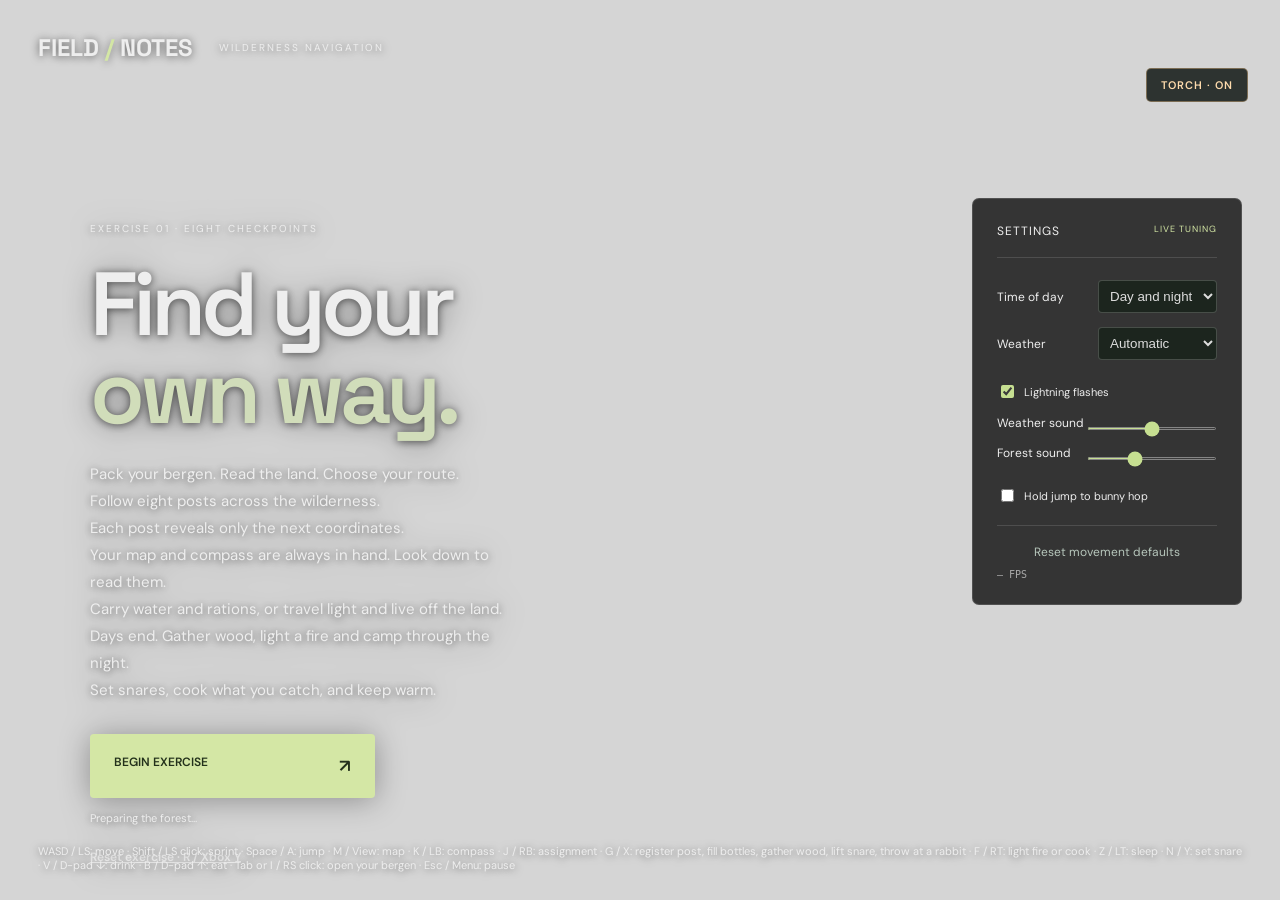
==== index.html @ 3d423a7b "Hunt with a stick you find, whittle and throw Fallen branches now lie under the trees. Pick one up, " ====
<!doctype html>
<html lang="en"><head><meta charset="utf-8"><meta name="viewport" content="width=device-width,initial-scale=1,viewport-fit=cover"><title>Wilderness / Navigation Exercise</title><link rel="stylesheet" href="style.css?v=expanded-1"><link rel="stylesheet" href="navigation.css?v=feedback-1"><link rel="stylesheet" href="touch-controls.css?v=feedback-1"><link rel="stylesheet" href="packing.css?v=sticks-1"></head>
<body><div id="world"></div><button id="torch-toggle" type="button" aria-pressed="true" aria-label="Toggle torch">TORCH · ON</button>
<header><div class="logo">FIELD<span> / </span>NOTES</div><div class="subtitle">WILDERNESS NAVIGATION</div></header>
<section id="menu"><span class="eyebrow">EXERCISE 01 · EIGHT CHECKPOINTS</span><h1>Find your<br><em>own way.</em></h1><p>Pack your bergen. Read the land. Choose your route.<br>Follow eight posts across the wilderness.<br>Each post reveals only the next coordinates.<br>Your map and compass are always in hand. Look down to read them.<br>Carry water and rations, or travel light and live off the land.<br>Days end. Gather wood, light a fire and camp through the night.<br>Set snares, cook what you catch, and keep warm.</p><button id="play">BEGIN EXERCISE <span>↗</span></button><p id="condition" hidden></p><p class="hint">Preparing the forest…</p><button data-restart class="quiet">Reset exercise · R / Xbox Y</button></section>
<section id="packing" aria-label="Pack your bergen" hidden><span class="eyebrow">BEFORE YOU STEP OFF · KIT LIST</span><h2>Pack your <em>bergen.</em></h2><p class="kit-intro">Drag kit into the bergen, or tap it and tap a space. Turn a piece with R, a right click or Turn. Drag it out to unpack. Leave room: wood and game you collect have to fit too.</p><div class="kit-layout"><div id="bergen-space"><span class="eyebrow" id="bergen-free"></span></div><ul id="kit-list"></ul></div><div class="kit-total"><div><span class="eyebrow">TOTAL LOAD</span><strong id="kit-weight"></strong></div><div><span id="kit-pace"></span><small id="kit-verdict"></small></div></div><div id="kit-meter"><span></span></div><div class="kit-actions"><button id="step-off" type="button">STEP OFF <span>↗</span></button><button id="kit-back" type="button" class="quiet">Back</button></div></section>
<div id="strain" aria-hidden="true"></div><div id="blink" aria-hidden="true"></div><div id="sleep-fade" hidden><p></p></div><div id="kit-menu" hidden><button id="kit-toggle" type="button" aria-expanded="false" aria-controls="kit-sheet">KIT</button><section id="kit-sheet" aria-label="Bergen contents" hidden><div class="kit-sheet-head"><span class="eyebrow">BERGEN <small>Tab / I / Xbox RS click</small></span><button type="button" data-kit="close">Close</button></div><div id="kit-bergen"></div><div id="kit-contents"></div><p id="kit-message"></p></section></div><aside id="tuning"><div class="paneltitle">SETTINGS <span>LIVE TUNING</span></div><label class="weather-setting">Time of day <select id="time-mode" aria-label="Time of day"><option value="cycle">Day and night</option><option value="day">Always day</option><option value="night">Always night</option></select></label><label class="weather-setting">Weather <select id="weather-mode" aria-label="Weather"><option value="auto">Automatic</option><option value="clear">Clear</option><option value="wind">Strong wind</option><option value="rain">Rain</option><option value="storm">Thunderstorm</option></select></label><label class="toggle"><input id="lightning-mode" type="checkbox" checked> Lightning flashes</label><label class="weather-setting">Weather sound <input id="weather-volume" aria-label="Weather sound" type="range" min="0" max="1" step=".05" value=".5"></label><label class="weather-setting">Forest sound <input id="forest-volume" aria-label="Forest sound" type="range" min="0" max="1" step=".05" value=".35"></label><div id="sliders"></div><label class="toggle"><input id="bunny" type="checkbox"> Hold jump to bunny hop</label><button id="reset">Reset movement defaults</button><span id="fps">— FPS</span></aside>
<footer>WASD / LS: move · Shift / LS click: sprint · Space / A: jump · M / View: map · K / LB: compass · J / RB: assignment · G / X: register post, fill bottles, gather wood, lift snare, throw at a rabbit · F / RT: light fire or cook · Z / LT: sleep · N / Y: set snare · V / D-pad ↓: drink · B / D-pad ↑: eat · Tab or I / RS click: open your bergen · Esc / Menu: pause</footer>
<nav id="nav-tools" aria-label="Navigation equipment"><button data-tool="map">Map &amp; compass <kbd>M</kbd></button><button data-tool="compass">Compass <kbd>K</kbd></button><button data-tool="assignment">Assignment <kbd>J</kbd></button><button data-tool="interact">Register <kbd>G</kbd></button></nav>
<div id="nav-notice" role="status"></div><div id="nav-prompt"></div>
<section id="map-sheet" class="paper" aria-label="Physical navigation map" hidden><div class="paper-head"><span>FIELD CHART / NORTH UP</span><button data-close>Close · M / View</button></div><canvas id="nav-chart" aria-label="Fixed topographic map showing start, stone path, elevation bands and only the current and visited checkpoints"></canvas><p id="map-legend"></p></section>
<section id="assignment" class="paper card" aria-label="Navigation assignment" hidden><button data-close class="close-card">Close · J / RB</button><div id="assignment-copy"></div><p class="muted">Map and compass stay in your hands · Look down to read them<br>M / Xbox View or K / Xbox LB: return to your equipment<br>G / Xbox X: register a post when standing beside it.</p></section>
<section id="completion" class="paper card" role="status" hidden><span class="eyebrow">NAVIGATION EXERCISE</span><h2>Exercise complete.</h2><p id="summary-copy"></p><p>You found your own way.</p><button data-restart>Reset exercise</button></section>
<script type="module" src="game.js?v=sticks-1"></script></body></html>
---- style.css ----
@import url('https://fonts.googleapis.com/css2?family=DM+Sans:wght@400;500;600;700&family=Space+Grotesk:wght@400;500;600;700&display=swap');
:root{font-family:'DM Sans',sans-serif;color:#eef4ee;background:#aabbb5}*{box-sizing:border-box}body{margin:0;overflow:hidden}#world{position:fixed;inset:0}canvas{display:block}header{position:absolute;top:32px;left:38px;right:38px;display:flex;align-items:center;gap:26px}.logo{font:bold 24px 'Space Grotesk',sans-serif}.logo span{color:#caff84}.subtitle,.badge,.eyebrow{font-size:10px;letter-spacing:2px}.badge{margin-left:auto;border:1px solid #ffffff40;padding:11px 15px;border-radius:4px}#menu{position:absolute;left:7%;top:24%;}h1{font:600 clamp(64px,7vw,100px)/.98 'Space Grotesk',sans-serif;letter-spacing:-5px;margin:24px 0}h1 em{font-style:normal;color:#ceff95}p{font-size:15px;line-height:1.8;color:#e0e8e4}button{cursor:pointer;border:0;font:600 12px 'DM Sans',sans-serif}#play{background:#d0ff9c;padding:20px 24px;width:285px;text-align:left;border-radius:4px;color:#20312c;margin-top:15px}#play span{float:right;font-size:18px}.hint{font-size:11px;color:#d0dbd5}.telemetry{position:absolute;bottom:100px;left:38px;background:#172b25b8;padding:22px;width:232px;border:1px solid #ffffff20;border-radius:7px;}.telemetry strong{font:500 42px 'Space Grotesk',sans-serif}.telemetry small{margin-left:9px;color:#bbc8c1}.track{height:3px;background:#ffffff20;margin:12px 0 17px}.track i{display:block;height:100%;background:#ccff92;width:0}#state,#distance{display:block;font-size:10px;letter-spacing:1px;color:#ceff95}#distance{margin-top:8px;color:#bbc8c1}#tuning{position:absolute;right:38px;top:22%;width:270px;padding:24px;background:#172b25da;border:1px solid #ffffff25;border-radius:7px;}.paneltitle{font-size:12px;letter-spacing:1px;border-bottom:1px solid #ffffff20;padding-bottom:18px;margin-bottom:22px}.paneltitle span{float:right;color:#caff84;font-size:9px}label.setting{display:block;margin-bottom:19px;font-size:12px;color:#d5dfd9}output{float:right;color:#ceff95;font-family:monospace}input[type=range]{display:block;width:100%;margin:11px 0 0;accent-color:#caff84;height:3px;cursor:pointer}.toggle{font-size:11px;display:flex;align-items:center;gap:7px;margin-top:22px}input[type=checkbox]{accent-color:#caff84}#reset{background:transparent;color:#b6c6bb;border-top:1px solid #ffffff20;width:100%;padding-top:18px;margin-top:20px;font-weight:400}footer{position:absolute;bottom:28px;left:38px;right:38px;display:flex;gap:26px;justify-content:center;font-size:11px;color:#e7eee9}kbd{font:10px 'DM Sans',sans-serif;border:1px solid #ffffff40;border-radius:3px;padding:5px 7px;margin-right:5px}#crosshair{display:none;position:absolute;left:50%;top:50%;transform:translate(-50%,-50%);font:20px monospace;color:#fff9}body.playing #menu,body.playing #tuning{display:none}body.playing #crosshair{display:block}@media(max-width:800px){#tuning{right:20px;width:230px}#menu{left:25px}header{left:25px}.badge{display:none}footer{gap:10px;flex-wrap:wrap}.telemetry{bottom:110px;left:25px}h1{font-size:65px}}
@media(max-width:800px){body:not(.playing) .telemetry{display:none}}

#tuning{max-height:72vh;overflow-y:auto;scrollbar-width:thin}footer{flex-wrap:wrap}

/* Monochrome forest presentation. */
:root{color:#f5f5f5;background:#d5d5d5}.logo span,h1 em,.paneltitle span,output,#state{color:#fff}#play{background:#f1f1f1;color:#222}.telemetry,#tuning{background:#181818d9}.track i{background:#fff}input[type=range],input[type=checkbox]{accent-color:#fff}header,#menu,footer{text-shadow:0 1px 8px #0009}#play{text-shadow:none}p,.hint,footer{color:#eee}#menu{filter:drop-shadow(0 2px 15px #0005)}

#ammo{display:none;position:absolute;right:38px;bottom:100px;font:600 24px "Space Grotesk",sans-serif;color:white;text-shadow:0 2px 5px #000;background:#181818a0;padding:12px 18px;border-radius:5px}body.playing #ammo{display:block}

#damage{position:fixed;inset:0;pointer-events:none;box-shadow:inset 0 0 100px 40px #000;opacity:0}#threat,#health{display:none;position:absolute;color:white;text-shadow:0 2px 6px black;font-size:12px;letter-spacing:2px}#threat{top:100px;left:50%;transform:translateX(-50%);text-align:center}#health{right:38px;bottom:170px}#hitmarker{position:absolute;top:50%;left:50%;transform:translate(-50%,-50%);font:32px monospace;opacity:0;pointer-events:none}body.playing #threat,body.playing #health{display:block}

#fps{display:block;margin-top:8px;font:10px monospace;color:#aaa}

#ammo{font-size:16px;max-width:65vw}footer{gap:12px}#health{bottom:160px}

#scope{display:none;position:fixed;width:70vmin;height:70vmin;left:50%;top:50%;transform:translate(-50%,-50%);border:4px solid #171717;border-radius:50%;box-shadow:0 0 0 200vmax #000;pointer-events:none}body.scoped #scope{display:block}#scope i,#scope b{position:absolute;background:#000}#scope i{width:1px;height:100%;left:50%;top:0}#scope b{height:1px;width:100%;top:50%;left:0}

.logo span,h1 em,.paneltitle span,output,#state{color:#d4e7a5}#play{background:#d4e7a5;color:#23311b}input[type=range],input[type=checkbox]{accent-color:#c6df91}.track i{background:#c6df91}

#threat{display:none;position:absolute;top:90px;left:50%;transform:translateX(-50%);width:90%;text-align:center;font-size:11px;letter-spacing:1px;color:#fff;text-shadow:0 1px 5px #000}body.playing #threat{display:block}
#survival-hud{display:none;position:fixed;right:32px;top:108px;max-width:360px;white-space:pre-line;padding:15px 18px;background:#18221be0;border:1px solid #e1ecc233;border-radius:6px;color:#eaf2d7;font:12px/1.8 'DM Sans',sans-serif;pointer-events:none}#interaction{display:none;position:fixed;left:50%;bottom:160px;transform:translateX(-50%);text-align:center;padding:12px 18px;border-radius:5px;background:#19261de0;font:600 12px 'DM Sans',sans-serif;letter-spacing:1px;pointer-events:none}body.playing #survival-hud,body.playing #interaction:not(:empty){display:block}#menu p{max-width:430px}@media(max-width:800px){#survival-hud{right:12px;top:90px;max-width:270px;font-size:10px}#interaction{bottom:140px}}

.dark-setting{display:flex;align-items:center;gap:10px;margin:18px 0;color:#eef1e4;font-size:13px}.dark-setting input{width:16px;height:16px}#torch-toggle{position:fixed;z-index:5;right:32px;top:68px;padding:9px 14px;border:1px solid #ffcf9160;border-radius:5px;background:#141b18de;color:#ffdcad;font:600 11px 'DM Sans',sans-serif;letter-spacing:1px;cursor:pointer}#torch-toggle[aria-pressed="false"]{color:#aaa;border-color:#ffffff30}@media(max-width:800px){#torch-toggle{right:12px;top:50px}}
---- navigation.css ----
[hidden]{display:none!important}body{color:#eee}body.playing header,body.playing footer{display:none}#sliders{margin-top:25px}#menu h1 em{color:#d1ddba}#menu .quiet{display:block;background:transparent;color:#eee;padding:10px 0;text-decoration:underline}#nav-tools{display:none;position:fixed;bottom:22px;left:50%;transform:translateX(-50%);gap:5px;z-index:50;white-space:nowrap}body.playing #nav-tools{display:flex}#nav-tools button{background:#19221ac9;color:#ddd;border:1px solid #ffffff24;border-radius:5px;padding:9px 12px;font-size:11px;font-weight:400}#nav-tools kbd{margin:0 0 0 5px;padding:1px 4px;font-size:9px}#nav-notice,#nav-prompt{position:fixed;left:50%;transform:translateX(-50%);text-align:center;pointer-events:none;text-shadow:0 2px 5px #000;font:14px 'DM Sans',sans-serif;z-index:45}#nav-notice{bottom:calc(64px + env(safe-area-inset-bottom));max-width:min(560px,86vw);opacity:.92}#nav-prompt{top:calc(50% + 26px);font-size:13px;letter-spacing:.02em;opacity:.88;white-space:nowrap}body:not(.playing) #nav-notice,body:not(.playing) #nav-prompt,body:not(.playing) .paper{display:none}.paper{position:fixed;z-index:40;background:#e5d9b8;color:#303b31;box-shadow:0 15px 55px #0008;border:1px solid #a89d7e;padding:18px;border-radius:3px;left:50%;top:48%;transform:translate(-50%,-50%)}.paper button{background:#334034;color:#f4eddc;border-radius:3px;padding:10px 14px}.paper p{color:#303b31;font-size:14px;line-height:1.6}.paper .muted{font-size:12px;color:#62664d}.paper-head{display:flex;align-items:center;justify-content:space-between;font:11px monospace;gap:15px}#map-sheet{width:min(78vh,90vw);max-height:85vh;overflow:auto}#nav-chart{width:100%;height:auto;display:block}#map-legend{font-size:11px;margin:0}.card{width:min(430px,85vw);padding:32px;max-height:80vh;overflow:auto}.card h2{font:500 34px 'Space Grotesk',sans-serif;margin:25px 0 10px;letter-spacing:-1px}.card .grid-ref{font:600 23px monospace}.close-card{float:right;margin:0 0 24px 15px;font-size:10px}#assignment-copy{clear:both}#completion{z-index:60}#torch-toggle{z-index:35}@media(max-width:800px){.paper-head button{padding:8px}#nav-tools{bottom:14px}#nav-tools button{padding:8px}#nav-tools kbd{display:none}#menu{top:16%}#menu h1{font-size:52px}#tuning{top:45%;max-height:40vh}footer{display:none}}

.weather-setting{display:flex;align-items:center;justify-content:space-between;font-size:12px;margin:14px 0}.weather-setting select{padding:7px;background:#1c251e;color:#ddd;border:1px solid #ffffff30;border-radius:4px}.weather-setting input{width:130px}

/* During play, equipment stays in the world and screen overlays stay hidden. */
body.playing #nav-tools,body.playing #torch-toggle,body.playing .paper,body.playing #crosshair{display:none!important}

/* Clean view: the look-at label and result line are text only and empty unless needed. */
#nav-prompt:empty,#nav-notice:empty{display:none}
#blink{position:fixed;inset:0;background:#000;opacity:0;pointer-events:none;z-index:44}#blink.on{animation:blink .55s ease-in-out}@keyframes blink{0%,100%{opacity:0}45%,55%{opacity:.92}}
---- touch-controls.css ----
#touch-controls{display:none;pointer-events:none;position:fixed;inset:0;z-index:36;user-select:none}body.touch-mode.playing #touch-controls{display:block}body.touch-mode #world canvas{touch-action:none}#touch-controls button{pointer-events:auto;touch-action:none;color:#ecf2df;background:#203027b8;border:1px solid #e4efd366;border-radius:50%;min-width:54px;min-height:54px;font-size:13px}#touch-stick{position:absolute;left:max(22px,env(safe-area-inset-left));bottom:calc(26px + env(safe-area-inset-bottom));width:126px;height:126px}#touch-stick span{display:block;width:40px;height:40px;margin:auto;background:#d3e0b9b0;border-radius:50%;pointer-events:none}.touch-actions{position:absolute;right:max(22px,env(safe-area-inset-right));bottom:calc(35px + env(safe-area-inset-bottom));display:flex;gap:12px}#touch-controls .held{background:#9eb777;color:#15201b}#touch-pause{position:absolute;top:calc(12px + env(safe-area-inset-top));left:max(14px,env(safe-area-inset-left));border-radius:8px!important}.touch-guide{position:absolute;bottom:170px;right:22px;color:#fff9;font-size:11px}body.touch-mode #nav-tools{bottom:calc(172px + env(safe-area-inset-bottom));max-width:96vw;white-space:normal}body.touch-mode #nav-tools button{min-height:44px;padding:8px 10px}body.touch-mode #nav-tools kbd{display:none}body.touch-mode #nav-notice{bottom:calc(225px + env(safe-area-inset-bottom))}body.touch-mode #torch-toggle{top:calc(14px + env(safe-area-inset-top));right:14px;min-height:44px}body.touch-mode:not(.playing){overflow-y:auto}body.touch-mode:not(.playing) #menu{position:relative;top:auto;left:auto;margin:110px 22px 30px}body.touch-mode:not(.playing) #tuning{position:relative;top:auto;right:auto;margin:20px 22px;width:auto;max-height:none}body.touch-mode .paper{z-index:55;max-height:70dvh}body.touch-mode .close-card{min-height:44px}@media(max-height:500px){.touch-guide{display:none}body.touch-mode #nav-tools{bottom:auto;top:12px}body.touch-mode #nav-notice{bottom:150px}}

body.touch-mode.playing #touch-controls{opacity:0}

/* On touch the look-at label is the button: tap it to do what it says. */
body.touch-mode.playing #nav-prompt.usable{pointer-events:auto;padding:9px 14px;border-radius:6px;background:#18221b99;border:1px solid #e1ecc22e;opacity:1}
---- packing.css ----
#packing{position:absolute;left:5%;top:calc(50% + 24px);transform:translateY(-50%);z-index:30;width:min(860px,calc(100vw - 50px));max-height:88vh;overflow-y:auto;background:#e5d9b8;color:#303b31;border:1px solid #a89d7e;border-radius:3px;padding:26px 28px;box-shadow:0 15px 55px #0008;scrollbar-width:thin}
#packing .eyebrow{color:#62664d}
#packing h2{font:500 36px 'Space Grotesk',sans-serif;letter-spacing:-1px;margin:10px 0 6px}
#packing h2 em{color:#52614d}
.kit-intro{font-size:13px;line-height:1.5;margin:0 0 14px;color:#4a5142}
#kit-list{list-style:none;margin:0;padding:0;border-top:1px solid #a89d7e}
#kit-list li{display:grid;grid-template-columns:1fr 54px 92px;align-items:center;gap:8px;padding:9px 0;border-bottom:1px dashed #b3a888}
#kit-list li.left strong{color:#7b7a63}
#kit-list strong{display:block;font:600 13px 'DM Sans',sans-serif}
#kit-list small{display:block;font-size:11px;color:#62664d;margin-top:2px}
#kit-list .kg{font:12px monospace;text-align:right;color:#4a5142}
#kit-list .count{display:flex;align-items:center;justify-content:flex-end;gap:6px;font:600 13px monospace}
#kit-list .fixed .count{padding-right:12px}
#kit-list output{min-width:44px;text-align:center;color:#303b31}
#kit-list button{width:26px;height:26px;padding:0;border-radius:3px;background:#334034;color:#f4eddc;font:600 15px monospace}
#kit-list button:disabled{opacity:.3;cursor:default}
.kit-total{display:flex;justify-content:space-between;align-items:flex-end;gap:14px;margin-top:16px}
.kit-total strong{display:block;font:600 30px 'Space Grotesk',sans-serif;letter-spacing:-.5px}
.kit-total div:last-child{text-align:right;font:600 13px 'DM Sans',sans-serif}
.kit-total small{display:block;font-weight:400;font-size:11px;color:#62664d;margin-top:3px}
#kit-meter{height:6px;background:#cfc3a1;border-radius:3px;margin:10px 0 18px;overflow:hidden}
#kit-meter span{display:block;height:100%;width:calc(var(--load,0)*100%);background:linear-gradient(90deg,#52614d,#8e3e2d);transition:width .2s}
.kit-actions{display:flex;align-items:center;gap:16px}
#step-off{background:#334034;color:#f4eddc;padding:16px 22px;border-radius:4px;width:220px;text-align:left}
#kit-back{background:transparent;color:#303b31;text-decoration:underline;padding:8px 0}
#condition{display:flex;flex-wrap:wrap;gap:6px 16px;font-size:13px;max-width:430px;color:#e9e6d9}
#condition b{color:#d4e7a5;font-weight:600}
#condition strong{color:#f0b39f}
#strain{position:fixed;inset:0;pointer-events:none;z-index:20;opacity:0;background:radial-gradient(ellipse at center,transparent 45%,#140c06 100%);transition:opacity 1.5s}
body:not(.playing) #strain{display:none}
@media(max-width:800px){#packing{left:25px;top:52%;padding:20px}#packing h2{font-size:28px}#kit-list li{grid-template-columns:1fr 50px 96px}}
/* The bergen: KIT button on touch, Tab / I / Xbox RS click elsewhere. */
#kit-menu{display:none}
body.playing #kit-menu:not([hidden]){display:block}
#kit-toggle{position:fixed;z-index:37;right:max(22px,env(safe-area-inset-right));bottom:calc(112px + env(safe-area-inset-bottom));min-width:58px;min-height:44px;padding:0 14px;border-radius:22px;background:#e5d9b8cc;color:#303b31;border:1px solid #a89d7e;font:600 12px 'DM Sans',sans-serif;letter-spacing:1.5px;touch-action:manipulation}
#kit-toggle[aria-expanded="true"]{background:#e5d9b8}
#kit-sheet{position:fixed;z-index:56;right:max(22px,env(safe-area-inset-right));top:50%;transform:translateY(-50%);width:min(420px,calc(100vw - 32px));max-height:86dvh;overflow-y:auto;background:#e5d9b8;color:#303b31;border:1px solid #a89d7e;border-radius:3px;padding:14px 16px;box-shadow:0 12px 40px #0008}
body.touch-mode #kit-sheet{top:auto;transform:none;bottom:calc(166px + env(safe-area-inset-bottom));max-height:60dvh}
.kit-sheet-head{display:flex;justify-content:space-between;align-items:center}
.kit-sheet-head .eyebrow{color:#62664d}.kit-sheet-head small{margin-left:8px;letter-spacing:0;opacity:.75}
body.touch-mode .kit-sheet-head small{display:none}
#kit-sheet button{min-height:34px;border-radius:3px;background:#334034;color:#f4eddc;padding:0 10px;font:600 12px 'DM Sans',sans-serif;border:0;cursor:pointer;touch-action:manipulation}
body.touch-mode #kit-sheet button{min-height:44px}
#kit-sheet button:focus-visible{outline:2px solid #b5562f;outline-offset:2px}
#kit-sheet .kit-sheet-head button{background:transparent;color:#303b31;text-decoration:underline;padding:0 4px}
#kit-sheet button:disabled{opacity:.3;cursor:default}
.kit-condition{display:flex;flex-wrap:wrap;gap:4px 14px;font-size:12px;margin:8px 0 6px;color:#4a5142}
.kit-condition b{font-weight:600}
.kit-row{display:grid;grid-template-columns:1fr auto;gap:10px;align-items:center;padding:8px 0;border-top:1px solid #a89d7e66}
.kit-row strong{display:block;font-size:13px}.kit-row small{display:block;font-size:11px;color:#62664d;margin-top:2px}
.kit-acts{display:flex;flex-wrap:wrap;justify-content:flex-end;gap:6px;max-width:230px}
.kit-gear{font-size:11px;color:#62664d;margin:8px 0 0;border-top:1px solid #a89d7e66;padding-top:8px}
#kit-message{font-size:12px;color:#62664d;margin:8px 0 0;min-height:1em}
@media(max-height:500px){#kit-toggle{bottom:calc(100px + env(safe-area-inset-bottom))}body.touch-mode #kit-sheet{bottom:12px;right:96px;max-height:85dvh}}
/* Sleeping: a short fade to black and back, with the time you wake. */
#sleep-fade{position:fixed;inset:0;z-index:58;pointer-events:none;background:#07090b;display:flex;align-items:center;justify-content:center;opacity:0}
#sleep-fade p{font:500 22px 'Space Grotesk',sans-serif;color:#e9e6d9;letter-spacing:.5px;text-align:center;padding:0 24px}
#sleep-fade.waking{animation:sleep-fade 3.2s ease-in-out}
@keyframes sleep-fade{0%{opacity:0}20%{opacity:1}70%{opacity:1}100%{opacity:0}}
/* Condition bars, bottom left. */
#vitals{position:fixed;z-index:30;left:max(22px,env(safe-area-inset-left));bottom:calc(22px + env(safe-area-inset-bottom));width:168px;display:grid;gap:6px;padding:10px 12px;background:#18221bb8;border:1px solid #e1ecc22e;border-radius:6px;pointer-events:none;font:600 9px/1 'DM Sans',sans-serif;letter-spacing:.14em;text-transform:uppercase;color:#d8e2c8}
body:not(.playing) #vitals{display:none}
#vitals{transition:opacity 1.2s ease}#vitals.quiet{opacity:0}
.vital{display:grid;grid-template-columns:52px 1fr;align-items:center;gap:8px}
.vital i{display:block;height:5px;background:#0d140f99;border-radius:3px;overflow:hidden}
.vital b{display:block;height:100%;transform-origin:left;transform:scaleX(1);transition:transform .25s linear;border-radius:3px}
[data-vital=health] b{background:#c56b52}[data-vital=stamina] b{background:#d9d4a6}[data-vital=food] b{background:#c9a24a}[data-vital=water] b{background:#6fa3c0}
.vital.low span{color:#f0a184}.vital.low b{animation:vital-low 1.2s ease-in-out infinite}
@keyframes vital-low{50%{opacity:.45}}
body.touch-mode #vitals{bottom:calc(166px + env(safe-area-inset-bottom))}
@media(max-height:500px){body.touch-mode #vitals{bottom:auto;top:calc(76px + env(safe-area-inset-top))}}
/* The bergen grid. Items are faceted-looking blocks in the kit's muted colours. */
.kit-layout{display:flex;gap:22px;align-items:flex-start}
.kit-layout #kit-list{flex:1;min-width:0}
#bergen-space{flex:none}
#bergen-space .eyebrow{display:block;margin-bottom:8px}
.bergen{user-select:none;-webkit-user-select:none}
.bergen-board{position:relative;background-color:#3a3b2c;background-image:linear-gradient(#e5d9b81f 1px,transparent 1px),linear-gradient(90deg,#e5d9b81f 1px,transparent 1px);background-size:var(--cell) var(--cell);border:3px solid #4d4a35;border-radius:6px 6px 12px 12px;box-shadow:inset 0 0 0 1px #00000040,0 6px 18px #0004;touch-action:none;outline:none;box-sizing:content-box}
.bergen-board:focus-visible{box-shadow:0 0 0 2px #b5562f}
.bergen-item{position:absolute;left:2px;top:2px;display:flex;align-items:center;justify-content:center;text-align:center;padding:2px;border-radius:4px;font:600 10px/1.1 'DM Sans',sans-serif;letter-spacing:.04em;color:#f4eddc;text-shadow:0 1px 0 #0006;cursor:grab;background:var(--c,#6d6f72);background-image:linear-gradient(135deg,#ffffff2a 0 45%,transparent 45% 100%),linear-gradient(315deg,#0000002e 0 30%,transparent 30%);box-shadow:inset 0 0 0 1px #0000004d;transition:transform .08s;touch-action:none;outline:none}
.bergen-item.tall{writing-mode:vertical-rl}
.bergen-item:focus-visible{box-shadow:0 0 0 2px #f1c27d}
.bergen-item.lifted{opacity:.25}
.bergen-item.ghost{pointer-events:none;opacity:.85;box-shadow:0 0 0 2px #e9f0c0;z-index:3;transition:none}
.bergen-item.ghost.blocked{box-shadow:0 0 0 2px #e0573c;opacity:.6}
.bergen.holding .bergen-item:not(.ghost){cursor:copy}
[data-kind=water]{--c:#5f8aa0}[data-kind=rations]{--c:#a8874a}[data-kind=filter]{--c:#6f8f86}[data-kind=waterproof]{--c:#3f5a4a}[data-kind=stove]{--c:#6d6f72}[data-kind=firesteel]{--c:#8e3e2d}[data-kind=bedroll]{--c:#5b6a3c}[data-kind=snares]{--c:#8c8467}[data-kind=wood]{--c:#7a5536}[data-kind=raw]{--c:#a0645a}[data-kind=cooked]{--c:#8a5a33}[data-kind=branch]{--c:#6f5a3e}[data-kind=stick]{--c:#9a7a4f}
.bergen-tools{display:flex;align-items:center;gap:10px;margin-top:8px;min-height:30px;font-size:11px;color:#62664d}
.bergen-tools button{min-height:30px;padding:0 10px;border-radius:3px;background:#334034;color:#f4eddc;font:600 11px 'DM Sans',sans-serif;border:0}
.bergen-tools button:disabled{opacity:.3}
#kit-list .tray-item{all:unset;display:grid;grid-template-columns:30px 1fr;gap:8px;align-items:center;cursor:grab;touch-action:none;border-radius:3px}
#kit-list .tray-item:focus-visible{outline:2px solid #b5562f;outline-offset:2px}
#kit-list .tray-item:disabled{cursor:default;color:inherit}
#kit-list .shape{display:block;width:calc(var(--w)*8px);height:calc(var(--h)*8px);background:var(--c);border-radius:2px;justify-self:center;box-shadow:inset 0 0 0 1px #0004}
#kit-list .fixed{grid-template-columns:1fr 54px}
#kit-list .count button{width:26px;height:26px}
@media(max-width:760px){.kit-layout{flex-direction:column}#bergen-space{align-self:center}}
/* On the move: the same grid at the top of the KIT sheet, for rearranging. */
#kit-bergen{display:flex;flex-direction:column;align-items:center;margin:6px 0 4px}
#kit-bergen .bergen-tools{justify-content:center}
body:not(.touch-mode) #kit-toggle{bottom:22px}
#kit-toggle kbd{margin-left:6px;padding:1px 5px;border:1px solid #a89d7e;border-radius:4px;font:600 10px 'DM Sans',sans-serif;letter-spacing:.5px;opacity:.75}
body:not(.touch-mode) #kit-sheet{top:auto;transform:none;bottom:80px;max-height:calc(100dvh - 104px)}
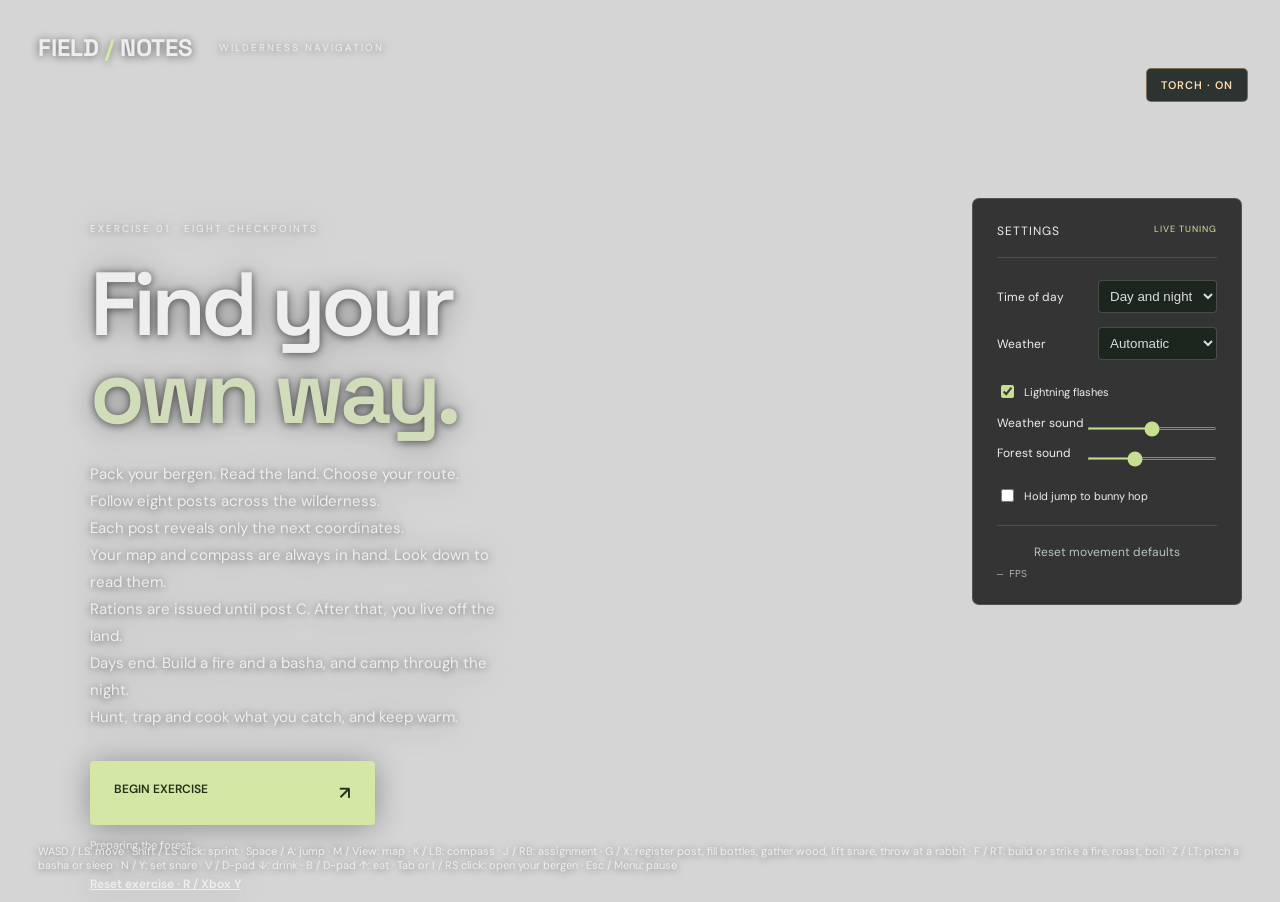
==== commit 32ba97d7: "Give the DS survival orders by leg, take rations at post C, and debrief Rations are issued until pos" ====
--- a/index.html
+++ b/index.html
@@ -1,14 +1,14 @@
 <!doctype html>
-<html lang="en"><head><meta charset="utf-8"><meta name="viewport" content="width=device-width,initial-scale=1,viewport-fit=cover"><title>Wilderness / Navigation Exercise</title><link rel="stylesheet" href="style.css?v=expanded-1"><link rel="stylesheet" href="navigation.css?v=feedback-1"><link rel="stylesheet" href="touch-controls.css?v=feedback-1"><link rel="stylesheet" href="packing.css?v=sticks-1"></head>
+<html lang="en"><head><meta charset="utf-8"><meta name="viewport" content="width=device-width,initial-scale=1,viewport-fit=cover"><title>Wilderness / Navigation Exercise</title><link rel="stylesheet" href="style.css?v=expanded-1"><link rel="stylesheet" href="navigation.css?v=feedback-1"><link rel="stylesheet" href="touch-controls.css?v=feedback-1"><link rel="stylesheet" href="packing.css?v=orders-1"></head>
 <body><div id="world"></div><button id="torch-toggle" type="button" aria-pressed="true" aria-label="Toggle torch">TORCH · ON</button>
 <header><div class="logo">FIELD<span> / </span>NOTES</div><div class="subtitle">WILDERNESS NAVIGATION</div></header>
-<section id="menu"><span class="eyebrow">EXERCISE 01 · EIGHT CHECKPOINTS</span><h1>Find your<br><em>own way.</em></h1><p>Pack your bergen. Read the land. Choose your route.<br>Follow eight posts across the wilderness.<br>Each post reveals only the next coordinates.<br>Your map and compass are always in hand. Look down to read them.<br>Carry water and rations, or travel light and live off the land.<br>Days end. Gather wood, light a fire and camp through the night.<br>Set snares, cook what you catch, and keep warm.</p><button id="play">BEGIN EXERCISE <span>↗</span></button><p id="condition" hidden></p><p class="hint">Preparing the forest…</p><button data-restart class="quiet">Reset exercise · R / Xbox Y</button></section>
+<section id="menu"><span class="eyebrow">EXERCISE 01 · EIGHT CHECKPOINTS</span><h1>Find your<br><em>own way.</em></h1><p>Pack your bergen. Read the land. Choose your route.<br>Follow eight posts across the wilderness.<br>Each post reveals only the next coordinates.<br>Your map and compass are always in hand. Look down to read them.<br>Rations are issued until post C. After that, you live off the land.<br>Days end. Build a fire and a basha, and camp through the night.<br>Hunt, trap and cook what you catch, and keep warm.</p><button id="play">BEGIN EXERCISE <span>↗</span></button><p id="condition" hidden></p><p class="hint">Preparing the forest…</p><button data-restart class="quiet">Reset exercise · R / Xbox Y</button></section>
 <section id="packing" aria-label="Pack your bergen" hidden><span class="eyebrow">BEFORE YOU STEP OFF · KIT LIST</span><h2>Pack your <em>bergen.</em></h2><p class="kit-intro">Drag kit into the bergen, or tap it and tap a space. Turn a piece with R, a right click or Turn. Drag it out to unpack. Leave room: wood and game you collect have to fit too.</p><div class="kit-layout"><div id="bergen-space"><span class="eyebrow" id="bergen-free"></span></div><ul id="kit-list"></ul></div><div class="kit-total"><div><span class="eyebrow">TOTAL LOAD</span><strong id="kit-weight"></strong></div><div><span id="kit-pace"></span><small id="kit-verdict"></small></div></div><div id="kit-meter"><span></span></div><div class="kit-actions"><button id="step-off" type="button">STEP OFF <span>↗</span></button><button id="kit-back" type="button" class="quiet">Back</button></div></section>
 <div id="strain" aria-hidden="true"></div><div id="blink" aria-hidden="true"></div><div id="sleep-fade" hidden><p></p></div><div id="kit-menu" hidden><button id="kit-toggle" type="button" aria-expanded="false" aria-controls="kit-sheet">KIT</button><section id="kit-sheet" aria-label="Bergen contents" hidden><div class="kit-sheet-head"><span class="eyebrow">BERGEN <small>Tab / I / Xbox RS click</small></span><button type="button" data-kit="close">Close</button></div><div id="kit-bergen"></div><div id="kit-contents"></div><p id="kit-message"></p></section></div><aside id="tuning"><div class="paneltitle">SETTINGS <span>LIVE TUNING</span></div><label class="weather-setting">Time of day <select id="time-mode" aria-label="Time of day"><option value="cycle">Day and night</option><option value="day">Always day</option><option value="night">Always night</option></select></label><label class="weather-setting">Weather <select id="weather-mode" aria-label="Weather"><option value="auto">Automatic</option><option value="clear">Clear</option><option value="wind">Strong wind</option><option value="rain">Rain</option><option value="storm">Thunderstorm</option></select></label><label class="toggle"><input id="lightning-mode" type="checkbox" checked> Lightning flashes</label><label class="weather-setting">Weather sound <input id="weather-volume" aria-label="Weather sound" type="range" min="0" max="1" step=".05" value=".5"></label><label class="weather-setting">Forest sound <input id="forest-volume" aria-label="Forest sound" type="range" min="0" max="1" step=".05" value=".35"></label><div id="sliders"></div><label class="toggle"><input id="bunny" type="checkbox"> Hold jump to bunny hop</label><button id="reset">Reset movement defaults</button><span id="fps">— FPS</span></aside>
-<footer>WASD / LS: move · Shift / LS click: sprint · Space / A: jump · M / View: map · K / LB: compass · J / RB: assignment · G / X: register post, fill bottles, gather wood, lift snare, throw at a rabbit · F / RT: light fire or cook · Z / LT: sleep · N / Y: set snare · V / D-pad ↓: drink · B / D-pad ↑: eat · Tab or I / RS click: open your bergen · Esc / Menu: pause</footer>
+<footer>WASD / LS: move · Shift / LS click: sprint · Space / A: jump · M / View: map · K / LB: compass · J / RB: assignment · G / X: register post, fill bottles, gather wood, lift snare, throw at a rabbit · F / RT: build or strike a fire, roast, boil · Z / LT: pitch a basha or sleep · N / Y: set snare · V / D-pad ↓: drink · B / D-pad ↑: eat · Tab or I / RS click: open your bergen · Esc / Menu: pause</footer>
 <nav id="nav-tools" aria-label="Navigation equipment"><button data-tool="map">Map &amp; compass <kbd>M</kbd></button><button data-tool="compass">Compass <kbd>K</kbd></button><button data-tool="assignment">Assignment <kbd>J</kbd></button><button data-tool="interact">Register <kbd>G</kbd></button></nav>
 <div id="nav-notice" role="status"></div><div id="nav-prompt"></div>
 <section id="map-sheet" class="paper" aria-label="Physical navigation map" hidden><div class="paper-head"><span>FIELD CHART / NORTH UP</span><button data-close>Close · M / View</button></div><canvas id="nav-chart" aria-label="Fixed topographic map showing start, stone path, elevation bands and only the current and visited checkpoints"></canvas><p id="map-legend"></p></section>
 <section id="assignment" class="paper card" aria-label="Navigation assignment" hidden><button data-close class="close-card">Close · J / RB</button><div id="assignment-copy"></div><p class="muted">Map and compass stay in your hands · Look down to read them<br>M / Xbox View or K / Xbox LB: return to your equipment<br>G / Xbox X: register a post when standing beside it.</p></section>
 <section id="completion" class="paper card" role="status" hidden><span class="eyebrow">NAVIGATION EXERCISE</span><h2>Exercise complete.</h2><p id="summary-copy"></p><p>You found your own way.</p><button data-restart>Reset exercise</button></section>
-<script type="module" src="game.js?v=sticks-1"></script></body></html>
+<script type="module" src="game.js?v=orders-1"></script></body></html>
--- a/packing.css
+++ b/packing.css
@@ -26,6 +26,10 @@
 #condition{display:flex;flex-wrap:wrap;gap:6px 16px;font-size:13px;max-width:430px;color:#e9e6d9}
 #condition b{color:#d4e7a5;font-weight:600}
 #condition strong{color:#f0b39f}
+#menu.in-run h1+p{display:none}
+#menu.in-run{top:15%}#menu.in-run h1{font-size:clamp(44px,5vw,64px);letter-spacing:-3px;margin:12px 0}
+#condition .orders{flex-basis:100%;line-height:1.5;margin-top:4px}
+#condition .orders em{color:#d4e7a5;font-style:normal;font-weight:600}
 #strain{position:fixed;inset:0;pointer-events:none;z-index:20;opacity:0;background:radial-gradient(ellipse at center,transparent 45%,#140c06 100%);transition:opacity 1.5s}
 body:not(.playing) #strain{display:none}
 @media(max-width:800px){#packing{left:25px;top:52%;padding:20px}#packing h2{font-size:28px}#kit-list li{grid-template-columns:1fr 50px 96px}}
@@ -84,7 +88,7 @@
 .bergen-item.ghost{pointer-events:none;opacity:.85;box-shadow:0 0 0 2px #e9f0c0;z-index:3;transition:none}
 .bergen-item.ghost.blocked{box-shadow:0 0 0 2px #e0573c;opacity:.6}
 .bergen.holding .bergen-item:not(.ghost){cursor:copy}
-[data-kind=water]{--c:#5f8aa0}[data-kind=rations]{--c:#a8874a}[data-kind=filter]{--c:#6f8f86}[data-kind=waterproof]{--c:#3f5a4a}[data-kind=stove]{--c:#6d6f72}[data-kind=firesteel]{--c:#8e3e2d}[data-kind=bedroll]{--c:#5b6a3c}[data-kind=snares]{--c:#8c8467}[data-kind=wood]{--c:#7a5536}[data-kind=raw]{--c:#a0645a}[data-kind=cooked]{--c:#8a5a33}[data-kind=branch]{--c:#6f5a3e}[data-kind=stick]{--c:#9a7a4f}
+[data-kind=water]{--c:#5f8aa0}[data-kind=rations]{--c:#a8874a}[data-kind=filter]{--c:#6f8f86}[data-kind=waterproof]{--c:#3f5a4a}[data-kind=stove]{--c:#6d6f72}[data-kind=firesteel]{--c:#8e3e2d}[data-kind=bedroll]{--c:#5b6a3c}[data-kind=snares]{--c:#8c8467}[data-kind=wood]{--c:#7a5536}[data-kind=raw]{--c:#a0645a}[data-kind=cooked]{--c:#8a5a33}[data-kind=branch]{--c:#6f5a3e}[data-kind=stick]{--c:#9a7a4f}[data-kind=hatchet]{--c:#5a5f63}[data-kind=tinder]{--c:#b8a76a}
 .bergen-tools{display:flex;align-items:center;gap:10px;margin-top:8px;min-height:30px;font-size:11px;color:#62664d}
 .bergen-tools button{min-height:30px;padding:0 10px;border-radius:3px;background:#334034;color:#f4eddc;font:600 11px 'DM Sans',sans-serif;border:0}
 .bergen-tools button:disabled{opacity:.3}
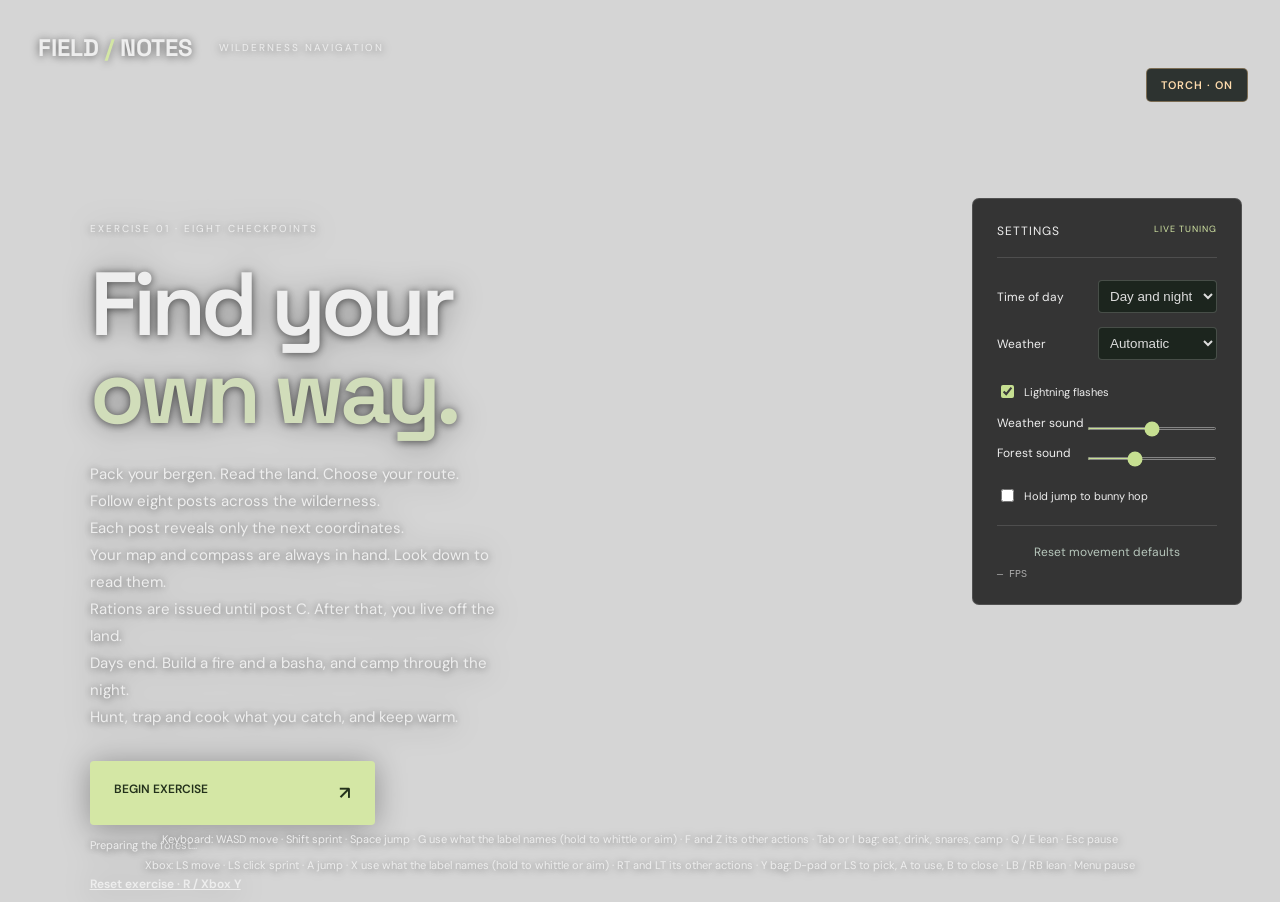
==== commit efb719ad: "Rework the Xbox layout: Y opens the bag, RT and LT follow the label Eating, drinking, snares and sle" ====
--- a/index.html
+++ b/index.html
@@ -1,14 +1,14 @@
 <!doctype html>
-<html lang="en"><head><meta charset="utf-8"><meta name="viewport" content="width=device-width,initial-scale=1,viewport-fit=cover"><title>Wilderness / Navigation Exercise</title><link rel="stylesheet" href="style.css?v=expanded-1"><link rel="stylesheet" href="navigation.css?v=feedback-1"><link rel="stylesheet" href="touch-controls.css?v=feedback-1"><link rel="stylesheet" href="packing.css?v=orders-1"></head>
+<html lang="en"><head><meta charset="utf-8"><meta name="viewport" content="width=device-width,initial-scale=1,viewport-fit=cover"><title>Wilderness / Navigation Exercise</title><link rel="stylesheet" href="style.css?v=expanded-1"><link rel="stylesheet" href="navigation.css?v=feedback-1"><link rel="stylesheet" href="touch-controls.css?v=feedback-1"><link rel="stylesheet" href="packing.css?v=pad-1"></head>
 <body><div id="world"></div><button id="torch-toggle" type="button" aria-pressed="true" aria-label="Toggle torch">TORCH · ON</button>
 <header><div class="logo">FIELD<span> / </span>NOTES</div><div class="subtitle">WILDERNESS NAVIGATION</div></header>
 <section id="menu"><span class="eyebrow">EXERCISE 01 · EIGHT CHECKPOINTS</span><h1>Find your<br><em>own way.</em></h1><p>Pack your bergen. Read the land. Choose your route.<br>Follow eight posts across the wilderness.<br>Each post reveals only the next coordinates.<br>Your map and compass are always in hand. Look down to read them.<br>Rations are issued until post C. After that, you live off the land.<br>Days end. Build a fire and a basha, and camp through the night.<br>Hunt, trap and cook what you catch, and keep warm.</p><button id="play">BEGIN EXERCISE <span>↗</span></button><p id="condition" hidden></p><p class="hint">Preparing the forest…</p><button data-restart class="quiet">Reset exercise · R / Xbox Y</button></section>
 <section id="packing" aria-label="Pack your bergen" hidden><span class="eyebrow">BEFORE YOU STEP OFF · KIT LIST</span><h2>Pack your <em>bergen.</em></h2><p class="kit-intro">Drag kit into the bergen, or tap it and tap a space. Turn a piece with R, a right click or Turn. Drag it out to unpack. Leave room: wood and game you collect have to fit too.</p><div class="kit-layout"><div id="bergen-space"><span class="eyebrow" id="bergen-free"></span></div><ul id="kit-list"></ul></div><div class="kit-total"><div><span class="eyebrow">TOTAL LOAD</span><strong id="kit-weight"></strong></div><div><span id="kit-pace"></span><small id="kit-verdict"></small></div></div><div id="kit-meter"><span></span></div><div class="kit-actions"><button id="step-off" type="button">STEP OFF <span>↗</span></button><button id="kit-back" type="button" class="quiet">Back</button></div></section>
-<div id="strain" aria-hidden="true"></div><div id="blink" aria-hidden="true"></div><div id="sleep-fade" hidden><p></p></div><div id="kit-menu" hidden><button id="kit-toggle" type="button" aria-expanded="false" aria-controls="kit-sheet">KIT</button><section id="kit-sheet" aria-label="Bergen contents" hidden><div class="kit-sheet-head"><span class="eyebrow">BERGEN <small>Tab / I / Xbox RS click</small></span><button type="button" data-kit="close">Close</button></div><div id="kit-bergen"></div><div id="kit-contents"></div><p id="kit-message"></p></section></div><aside id="tuning"><div class="paneltitle">SETTINGS <span>LIVE TUNING</span></div><label class="weather-setting">Time of day <select id="time-mode" aria-label="Time of day"><option value="cycle">Day and night</option><option value="day">Always day</option><option value="night">Always night</option></select></label><label class="weather-setting">Weather <select id="weather-mode" aria-label="Weather"><option value="auto">Automatic</option><option value="clear">Clear</option><option value="wind">Strong wind</option><option value="rain">Rain</option><option value="storm">Thunderstorm</option></select></label><label class="toggle"><input id="lightning-mode" type="checkbox" checked> Lightning flashes</label><label class="weather-setting">Weather sound <input id="weather-volume" aria-label="Weather sound" type="range" min="0" max="1" step=".05" value=".5"></label><label class="weather-setting">Forest sound <input id="forest-volume" aria-label="Forest sound" type="range" min="0" max="1" step=".05" value=".35"></label><div id="sliders"></div><label class="toggle"><input id="bunny" type="checkbox"> Hold jump to bunny hop</label><button id="reset">Reset movement defaults</button><span id="fps">— FPS</span></aside>
-<footer>WASD / LS: move · Shift / LS click: sprint · Space / A: jump · M / View: map · K / LB: compass · J / RB: assignment · G / X: register post, fill bottles, gather wood, lift snare, throw at a rabbit · F / RT: build or strike a fire, roast, boil · Z / LT: pitch a basha or sleep · N / Y: set snare · V / D-pad ↓: drink · B / D-pad ↑: eat · Tab or I / RS click: open your bergen · Esc / Menu: pause</footer>
+<div id="strain" aria-hidden="true"></div><div id="blink" aria-hidden="true"></div><div id="sleep-fade" hidden><p></p></div><div id="kit-menu" hidden><button id="kit-toggle" type="button" aria-expanded="false" aria-controls="kit-sheet">KIT</button><section id="kit-sheet" aria-label="Bergen contents" hidden><div class="kit-sheet-head"><span class="eyebrow">BERGEN <small>Tab / I / Xbox Y</small></span><button type="button" data-kit="close">Close</button></div><div id="kit-bergen"></div><div id="kit-contents"></div><p id="kit-message"></p></section></div><aside id="tuning"><div class="paneltitle">SETTINGS <span>LIVE TUNING</span></div><label class="weather-setting">Time of day <select id="time-mode" aria-label="Time of day"><option value="cycle">Day and night</option><option value="day">Always day</option><option value="night">Always night</option></select></label><label class="weather-setting">Weather <select id="weather-mode" aria-label="Weather"><option value="auto">Automatic</option><option value="clear">Clear</option><option value="wind">Strong wind</option><option value="rain">Rain</option><option value="storm">Thunderstorm</option></select></label><label class="toggle"><input id="lightning-mode" type="checkbox" checked> Lightning flashes</label><label class="weather-setting">Weather sound <input id="weather-volume" aria-label="Weather sound" type="range" min="0" max="1" step=".05" value=".5"></label><label class="weather-setting">Forest sound <input id="forest-volume" aria-label="Forest sound" type="range" min="0" max="1" step=".05" value=".35"></label><div id="sliders"></div><label class="toggle"><input id="bunny" type="checkbox"> Hold jump to bunny hop</label><button id="reset">Reset movement defaults</button><span id="fps">— FPS</span></aside>
+<footer><span>Keyboard: WASD move · Shift sprint · Space jump · G use what the label names (hold to whittle or aim) · F and Z its other actions · Tab or I bag: eat, drink, snares, camp · Q / E lean · Esc pause</span><span>Xbox: LS move · LS click sprint · A jump · X use what the label names (hold to whittle or aim) · RT and LT its other actions · Y bag: D-pad or LS to pick, A to use, B to close · LB / RB lean · Menu pause</span></footer>
 <nav id="nav-tools" aria-label="Navigation equipment"><button data-tool="map">Map &amp; compass <kbd>M</kbd></button><button data-tool="compass">Compass <kbd>K</kbd></button><button data-tool="assignment">Assignment <kbd>J</kbd></button><button data-tool="interact">Register <kbd>G</kbd></button></nav>
 <div id="nav-notice" role="status"></div><div id="nav-prompt"></div>
 <section id="map-sheet" class="paper" aria-label="Physical navigation map" hidden><div class="paper-head"><span>FIELD CHART / NORTH UP</span><button data-close>Close · M / View</button></div><canvas id="nav-chart" aria-label="Fixed topographic map showing start, stone path, elevation bands and only the current and visited checkpoints"></canvas><p id="map-legend"></p></section>
 <section id="assignment" class="paper card" aria-label="Navigation assignment" hidden><button data-close class="close-card">Close · J / RB</button><div id="assignment-copy"></div><p class="muted">Map and compass stay in your hands · Look down to read them<br>M / Xbox View or K / Xbox LB: return to your equipment<br>G / Xbox X: register a post when standing beside it.</p></section>
 <section id="completion" class="paper card" role="status" hidden><span class="eyebrow">NAVIGATION EXERCISE</span><h2>Exercise complete.</h2><p id="summary-copy"></p><p>You found your own way.</p><button data-restart>Reset exercise</button></section>
-<script type="module" src="game.js?v=orders-1"></script></body></html>
+<script type="module" src="game.js?v=pad-1"></script></body></html>
--- a/packing.css
+++ b/packing.css
@@ -45,7 +45,8 @@
 body.touch-mode .kit-sheet-head small{display:none}
 #kit-sheet button{min-height:34px;border-radius:3px;background:#334034;color:#f4eddc;padding:0 10px;font:600 12px 'DM Sans',sans-serif;border:0;cursor:pointer;touch-action:manipulation}
 body.touch-mode #kit-sheet button{min-height:44px}
-#kit-sheet button:focus-visible{outline:2px solid #b5562f;outline-offset:2px}
+#kit-sheet button:focus-visible,#kit-sheet .kit-acts button:focus{outline:2px solid #b5562f;outline-offset:2px}
+#kit-sheet .kit-acts button:focus{background:#b5562f;color:#fff8ec}
 #kit-sheet .kit-sheet-head button{background:transparent;color:#303b31;text-decoration:underline;padding:0 4px}
 #kit-sheet button:disabled{opacity:.3;cursor:default}
 .kit-condition{display:flex;flex-wrap:wrap;gap:4px 14px;font-size:12px;margin:8px 0 6px;color:#4a5142}
